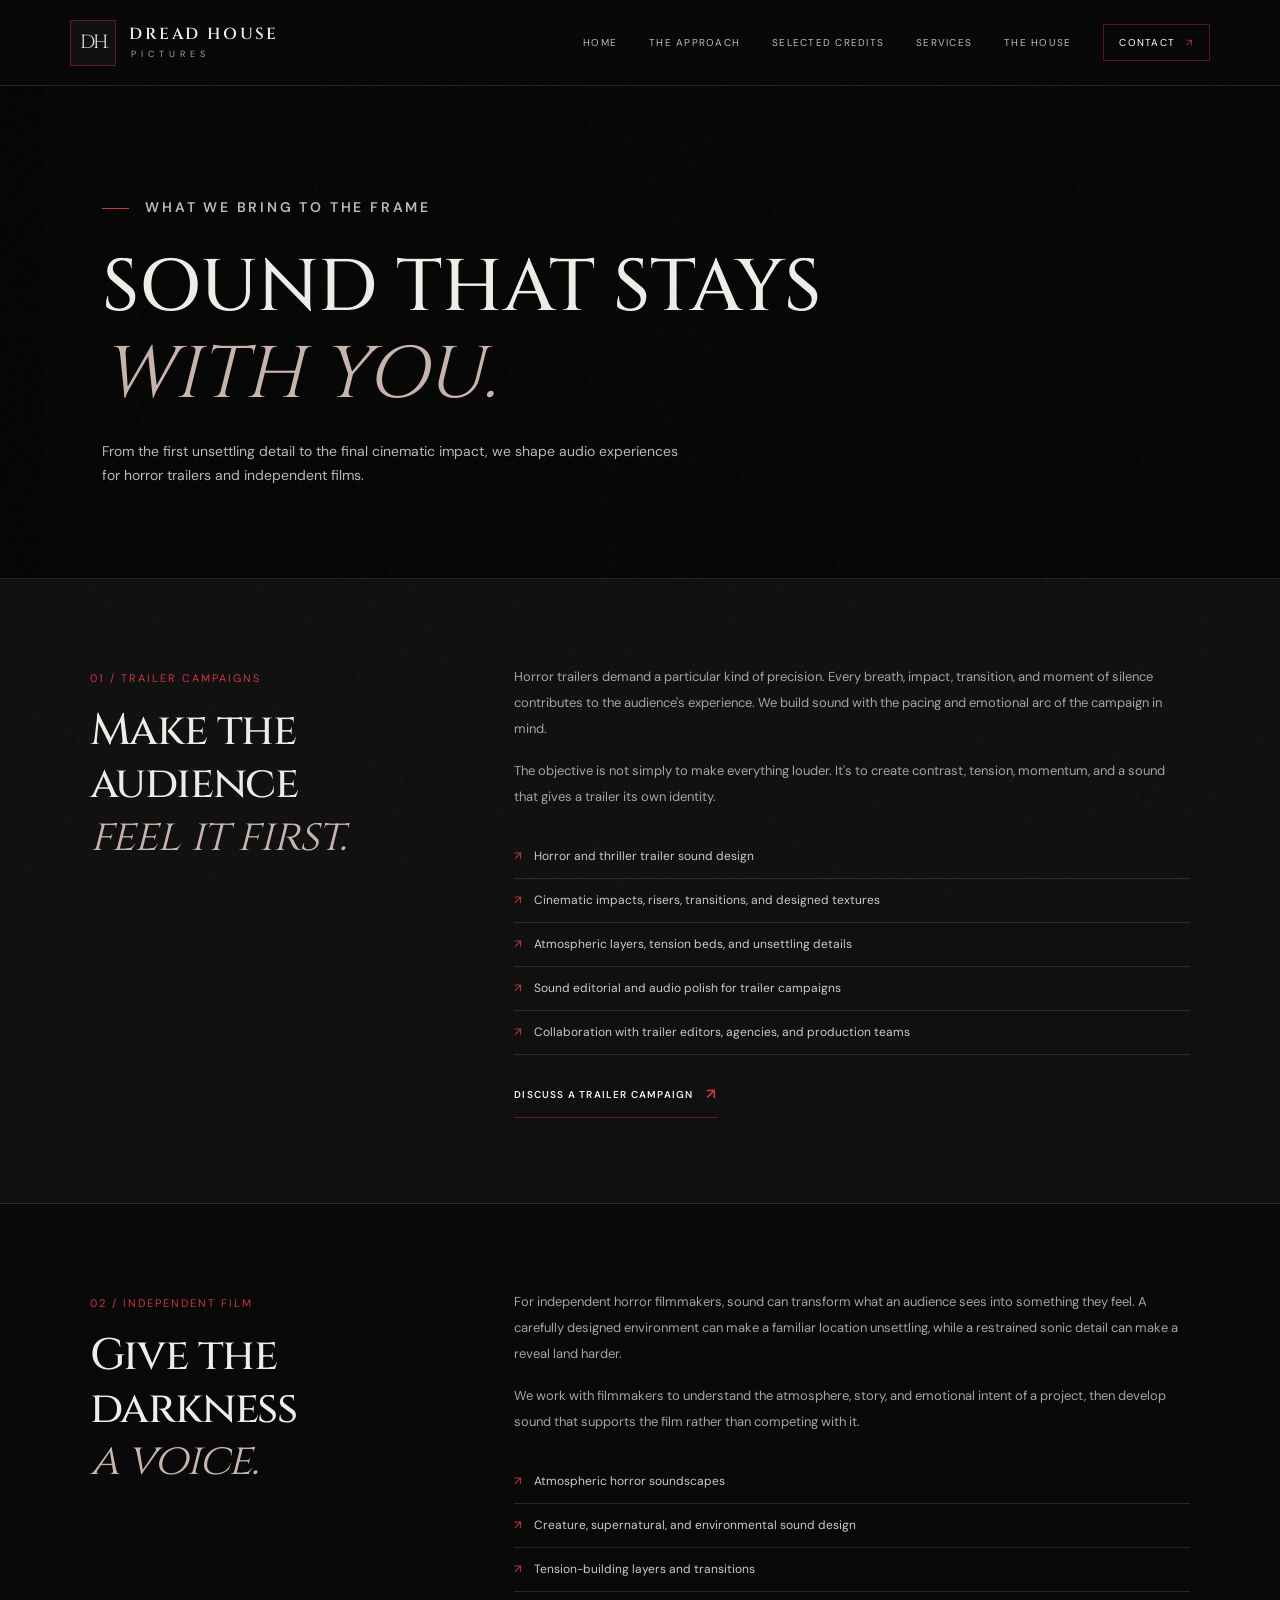
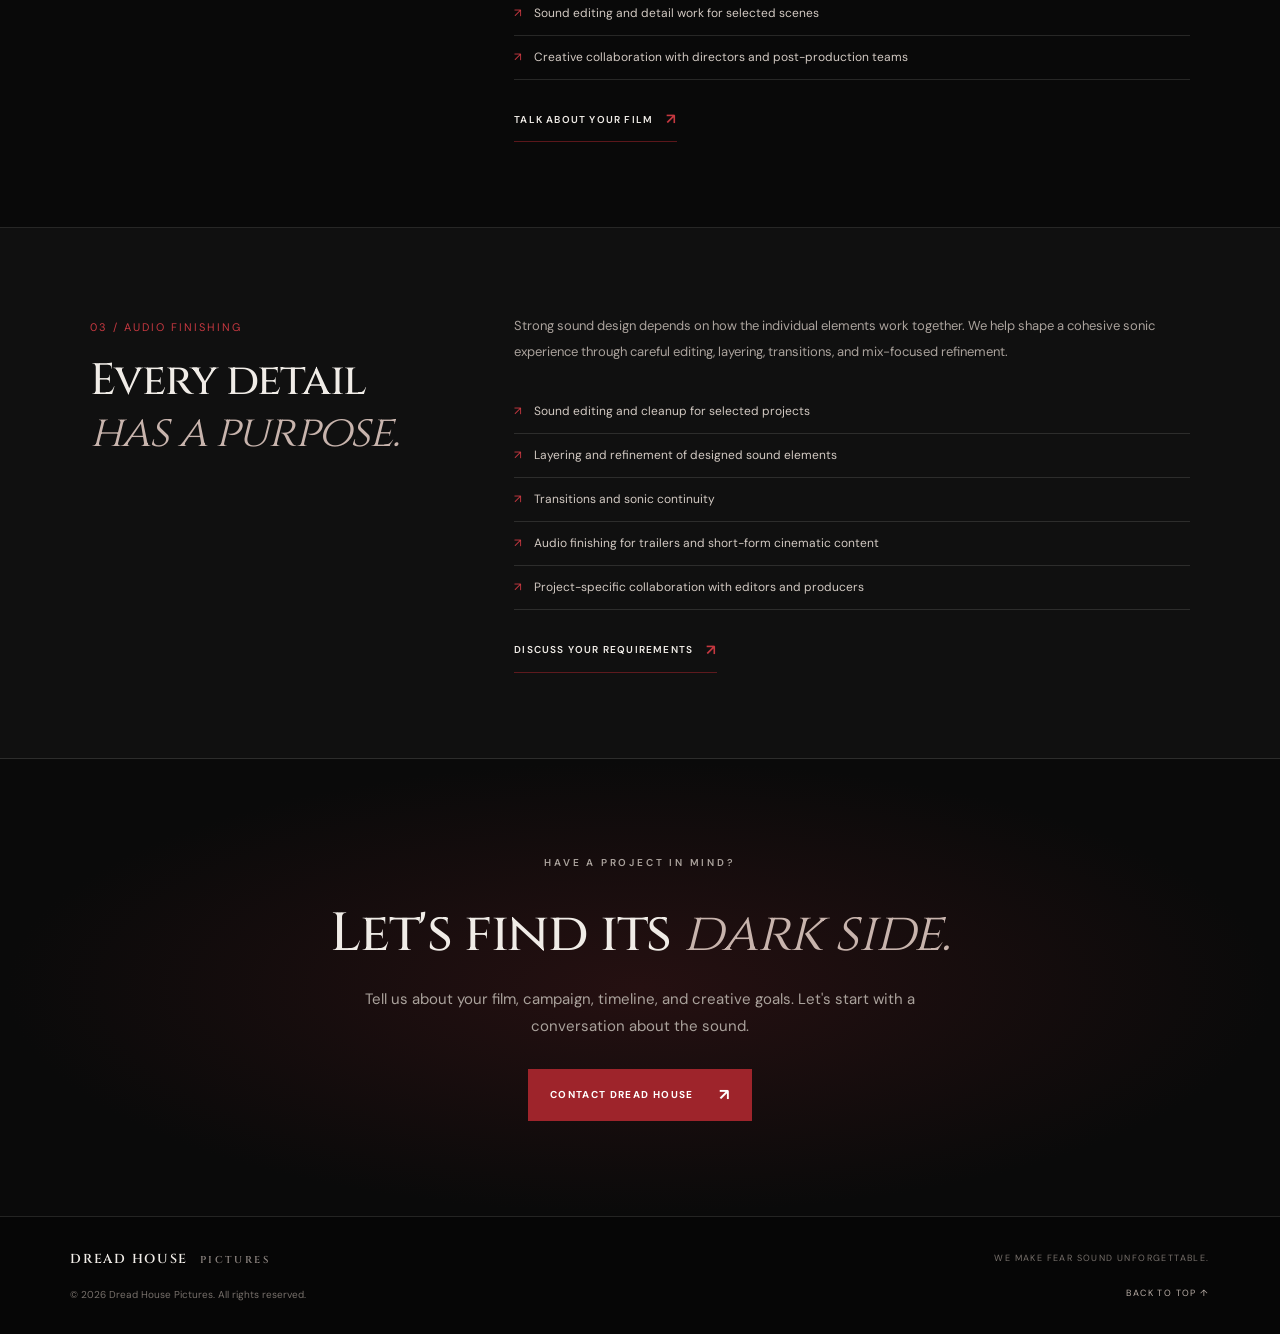
==== services.html @ c474a791 "Create services.html" ====
<!DOCTYPE html>
<html lang="en">
<head>
  <meta charset="UTF-8">
  <meta name="viewport" content="width=device-width, initial-scale=1.0">
  <meta name="theme-color" content="#090909">
  <meta name="description" content="Explore horror trailer sound design, independent horror film sound, and cinematic audio services from Dread House Pictures.">
  <title>Services | Dread House Pictures</title>
  <link rel="preconnect" href="https://fonts.googleapis.com">
  <link rel="preconnect" href="https://fonts.gstatic.com" crossorigin>
  <link href="https://fonts.googleapis.com/css2?family=Cinzel:wght@400;500;600;700;800&family=DM+Sans:wght@400;500;600;700&display=swap" rel="stylesheet">
  <link rel="stylesheet" href="styles.css">
</head>
<body>

  <div class="film-grain" aria-hidden="true"></div>

  <header class="site-header">
    <a class="brand" href="index.html#home" aria-label="Dread House Pictures home">
      <div class="logo-placeholder">
        <img src="assets/dread-house-logo.png"
             alt="Dread House Pictures"
             onerror="this.style.display='none'; this.parentElement.classList.add('logo-fallback');">
        <span class="logo-fallback-text">DH<span class="logo-dot">.</span></span>
      </div>
      <div class="brand-copy">
        <span class="brand-name">DREAD HOUSE</span>
        <span class="brand-subtitle">PICTURES</span>
      </div>
    </a>

    <button class="menu-toggle" aria-label="Toggle navigation"
            aria-expanded="false" aria-controls="main-nav">
      <span></span><span></span>
    </button>

    <nav class="main-nav" id="main-nav">
      <a href="index.html#home">Home</a>
      <a href="index.html#approach">The Approach</a>
      <a href="index.html#work">Selected Credits</a>
      <a href="services.html" aria-current="page">Services</a>
      <a href="index.html#about">The House</a>
      <a class="nav-contact" href="index.html#contact">Contact <span>↗</span></a>
    </nav>
  </header>

  <main>
    <section class="page-hero">
      <p class="eyebrow"><span class="eyebrow-line"></span> WHAT WE BRING TO THE FRAME</p>
      <h1>SOUND THAT STAYS<br><em>WITH YOU.</em></h1>
      <p>
        From the first unsettling detail to the final cinematic impact,
        we shape audio experiences for horror trailers and independent films.
      </p>
    </section>

    <section class="service-detail" id="trailers">
      <div>
        <span class="service-number">01 / TRAILER CAMPAIGNS</span>
        <h2>Make the audience<br><em>feel it first.</em></h2>
      </div>
      <div>
        <p>
          Horror trailers demand a particular kind of precision. Every breath,
          impact, transition, and moment of silence contributes to the audience's
          experience. We build sound with the pacing and emotional arc of the
          campaign in mind.
        </p>
        <p>
          The objective is not simply to make everything louder. It's to create
          contrast, tension, momentum, and a sound that gives a trailer its own identity.
        </p>
        <ul>
          <li>Horror and thriller trailer sound design</li>
          <li>Cinematic impacts, risers, transitions, and designed textures</li>
          <li>Atmospheric layers, tension beds, and unsettling details</li>
          <li>Sound editorial and audio polish for trailer campaigns</li>
          <li>Collaboration with trailer editors, agencies, and production teams</li>
        </ul>
        <a class="underlined-link" href="index.html#contact">Discuss a trailer campaign <span>↗</span></a>
      </div>
    </section>

    <section class="service-detail" id="film-sound">
      <div>
        <span class="service-number">02 / INDEPENDENT FILM</span>
        <h2>Give the darkness<br><em>a voice.</em></h2>
      </div>
      <div>
        <p>
          For independent horror filmmakers, sound can transform what an audience
          sees into something they feel. A carefully designed environment can make
          a familiar location unsettling, while a restrained sonic detail can make
          a reveal land harder.
        </p>
        <p>
          We work with filmmakers to understand the atmosphere, story, and emotional
          intent of a project, then develop sound that supports the film rather than
          competing with it.
        </p>
        <ul>
          <li>Atmospheric horror soundscapes</li>
          <li>Creature, supernatural, and environmental sound design</li>
          <li>Tension-building layers and transitions</li>
          <li>Sound editing and detail work for selected scenes</li>
          <li>Creative collaboration with directors and post-production teams</li>
        </ul>
        <a class="underlined-link" href="index.html#contact">Talk about your film <span>↗</span></a>
      </div>
    </section>

    <section class="service-detail" id="audio-finishing">
      <div>
        <span class="service-number">03 / AUDIO FINISHING</span>
        <h2>Every detail<br><em>has a purpose.</em></h2>
      </div>
      <div>
        <p>
          Strong sound design depends on how the individual elements work together.
          We help shape a cohesive sonic experience through careful editing, layering,
          transitions, and mix-focused refinement.
        </p>
        <ul>
          <li>Sound editing and cleanup for selected projects</li>
          <li>Layering and refinement of designed sound elements</li>
          <li>Transitions and sonic continuity</li>
          <li>Audio finishing for trailers and short-form cinematic content</li>
          <li>Project-specific collaboration with editors and producers</li>
        </ul>
        <a class="underlined-link" href="index.html#contact">Discuss your requirements <span>↗</span></a>
      </div>
    </section>

    <section class="service-cta">
      <p class="eyebrow">HAVE A PROJECT IN MIND?</p>
      <h2>Let's find its <em>dark side.</em></h2>
      <p>
        Tell us about your film, campaign, timeline, and creative goals.
        Let's start with a conversation about the sound.
      </p>
      <a class="button button-primary" href="index.html#contact">Contact Dread House <span>↗</span></a>
    </section>
  </main>

  <footer class="site-footer">
    <a class="footer-brand" href="index.html#home">DREAD HOUSE <span>PICTURES</span></a>
    <span class="footer-tagline">WE MAKE FEAR SOUND UNFORGETTABLE.</span>
    <span class="copyright">© 2026 Dread House Pictures. All rights reserved.</span>
    <a class="back-top" href="#top" onclick="window.scrollTo({top:0,behavior:'smooth'}); return false;">BACK TO TOP ↑</a>
  </footer>

  <script>
    const menuToggle = document.querySelector('.menu-toggle');
    const mainNav = document.querySelector('.main-nav');

    menuToggle.addEventListener('click', () => {
      const isOpen = menuToggle.getAttribute('aria-expanded') === 'true';
      menuToggle.setAttribute('aria-expanded', String(!isOpen));
      mainNav.classList.toggle('nav-open', !isOpen);
    });

    mainNav.querySelectorAll('a').forEach(link => {
      link.addEventListener('click', () => {
        menuToggle.setAttribute('aria-expanded', 'false');
        mainNav.classList.remove('nav-open');
      });
    });
  </script>
</body>
</html>
---- styles.css ----
/* =========================================================
   DREAD HOUSE PICTURES
   Visual system: prestige horror / cinematic / restrained
   ========================================================= */

:root {
  --black: #090909;
  --black-soft: #101010;
  --panel: #141313;
  --panel-light: #1b1919;
  --white: #f0ece7;
  --muted: #aaa29c;
  --muted-dark: #77706b;
  --red: #9e242b;
  --red-bright: #c63840;
  --border: rgba(240, 236, 231, 0.13);
  --border-red: rgba(158, 36, 43, 0.55);
  --serif: "Cinzel", Georgia, serif;
  --sans: "DM Sans", Arial, sans-serif;
  --page-width: 1280px;
}

* {
  box-sizing: border-box;
  margin: 0;
  padding: 0;
}

html {
  scroll-behavior: smooth;
  scroll-padding-top: 100px;
}

body {
  background: var(--black);
  color: var(--white);
  font-family: var(--sans);
  font-size: 15px;
  line-height: 1.75;
  overflow-x: hidden;
}

body::selection {
  background: var(--red);
  color: white;
}

a {
  color: inherit;
  text-decoration: none;
}

button,
input,
select,
textarea {
  font: inherit;
}

button,
a {
  -webkit-tap-highlight-color: transparent;
}

img {
  display: block;
  max-width: 100%;
}

em {
  color: #c8b4ad;
  font-family: var(--serif);
  font-weight: 400;
  font-style: italic;
}

.film-grain {
  position: fixed;
  inset: 0;
  z-index: 20;
  pointer-events: none;
  opacity: 0.035;
  background-image: url("data:image/svg+xml,%3Csvg viewBox='0 0 180 180' xmlns='http://www.w3.org/2000/svg'%3E%3Cfilter id='n'%3E%3CfeTurbulence type='fractalNoise' baseFrequency='.95' numOctaves='3' stitchTiles='stitch'/%3E%3C/filter%3E%3Crect width='100%25' height='100%25' filter='url(%23n)' opacity='.7'/%3E%3C/svg%3E");
}

/* HEADER */

.site-header {
  height: 86px;
  width: 100%;
  padding: 0 5.5%;
  display: flex;
  align-items: center;
  justify-content: space-between;
  gap: 35px;
  background: rgba(9, 9, 9, 0.97);
  border-bottom: 1px solid var(--border);
  position: sticky;
  top: 0;
  z-index: 50;
}

.brand {
  display: flex;
  align-items: center;
  gap: 13px;
  flex-shrink: 0;
}

.logo-placeholder {
  width: 46px;
  height: 46px;
  border: 1px solid var(--border-red);
  display: flex;
  align-items: center;
  justify-content: center;
  overflow: hidden;
  background: #111;
}

.logo-placeholder img {
  width: 100%;
  height: 100%;
  object-fit: contain;
}

.logo-fallback-text {
  display: none;
  font-family: var(--serif);
  font-size: 19px;
  color: var(--white);
  letter-spacing: -2px;
}

.logo-fallback .logo-fallback-text {
  display: block;
}

.logo-dot {
  color: var(--red-bright);
}

.brand-copy {
  display: flex;
  flex-direction: column;
  line-height: 1.3;
}

.brand-name {
  font-family: var(--serif);
  font-size: 16px;
  letter-spacing: 2.4px;
  font-weight: 600;
}

.brand-subtitle {
  color: var(--muted);
  font-size: 9px;
  letter-spacing: 5px;
  padding-left: 2px;
  margin-top: 4px;
}

.main-nav {
  display: flex;
  align-items: center;
  gap: clamp(17px, 2.5vw, 35px);
}

.main-nav a {
  color: #c1bbb5;
  font-size: 10px;
  letter-spacing: 1.25px;
  text-transform: uppercase;
  white-space: nowrap;
  transition: color 0.25s ease;
}

.main-nav a:hover,
.main-nav a:focus-visible {
  color: white;
}

.main-nav .nav-contact {
  color: white;
  border: 1px solid var(--border-red);
  padding: 9px 15px;
}

.nav-contact span {
  color: var(--red-bright);
  margin-left: 7px;
}

.menu-toggle {
  display: none;
  background: transparent;
  border: 0;
  width: 42px;
  height: 42px;
  cursor: pointer;
  flex-direction: column;
  align-items: center;
  justify-content: center;
  gap: 7px;
}

.menu-toggle span {
  display: block;
  width: 24px;
  height: 1px;
  background: var(--white);
}

/* SHARED ELEMENTS */

.section-pad {
  padding: 120px max(7%, calc((100% - var(--page-width)) / 2));
}

.section-kicker {
  color: var(--muted);
  font-size: 10px;
  font-weight: 600;
  letter-spacing: 2px;
  text-transform: uppercase;
}

.section-kicker span {
  color: var(--red-bright);
  margin-right: 8px;
}

.eyebrow {
  color: #d5c9c2;
  font-size: 10px;
  font-weight: 600;
  letter-spacing: 2.8px;
  text-transform: uppercase;
}

.eyebrow-line {
  display: inline-block;
  width: 27px;
  height: 1px;
  background: var(--red-bright);
  vertical-align: middle;
  margin-right: 10px;
}

h1,
h2,
h3 {
  line-height: 1.2;
  font-weight: 500;
}

h2 {
  font-family: var(--serif);
  font-size: clamp(34px, 4.2vw, 57px);
  letter-spacing: -1.2px;
}

.button {
  display: inline-flex;
  align-items: center;
  justify-content: center;
  gap: 25px;
  min-height: 52px;
  padding: 13px 21px;
  font-size: 10px;
  font-weight: 700;
  letter-spacing: 1.35px;
  text-transform: uppercase;
  cursor: pointer;
  border: 1px solid transparent;
  transition: background 0.25s, border-color 0.25s, transform 0.25s;
}

.button span {
  font-size: 16px;
  line-height: 1;
}

.button:hover {
  transform: translateY(-2px);
}

.button-primary {
  color: white;
  background: var(--red);
  border-color: var(--red);
}

.button-primary:hover {
  background: var(--red-bright);
  border-color: var(--red-bright);
}

.button-outline {
  color: white;
  background: transparent;
  border-color: rgba(240, 236, 231, 0.35);
}

.button-outline:hover {
  border-color: var(--red-bright);
  background: rgba(158, 36, 43, 0.12);
}

.text-link,
.underlined-link,
.card-link {
  display: inline-flex;
  align-items: center;
  gap: 13px;
  color: var(--white);
  font-size: 10px;
  font-weight: 600;
  letter-spacing: 1.2px;
  text-transform: uppercase;
}

.text-link span,
.underlined-link span,
.card-link span {
  color: var(--red-bright);
  font-size: 15px;
  transition: transform 0.25s;
}

.text-link:hover span,
.underlined-link:hover span,
.card-link:hover span {
  transform: translate(3px, -3px);
}

.underlined-link {
  border-bottom: 1px solid var(--border-red);
  padding-bottom: 9px;
}

/* HERO */

.hero {
  position: relative;
  min-height: min(790px, calc(100svh - 86px));
  min-height: clamp(630px, 79vh, 850px);
  display: flex;
  align-items: center;
  overflow: hidden;
  isolation: isolate;
  border-bottom: 1px solid var(--border);
}

.hero-image {
  position: absolute;
  inset: 0;
  z-index: -3;
  background-image: url("https://images.unsplash.com/photo-1518780664697-55e3ad937233?auto=format&fit=crop&w=2400&q=85");
  background-size: cover;
  background-position: center 52%;
  transform: scale(1.025);
  animation: slowReveal 2s ease-out both;
}

.hero-vignette {
  position: absolute;
  inset: 0;
  z-index: -2;
  background:
    linear-gradient(90deg, rgba(5, 5, 5, 0.97) 0%, rgba(5, 5, 5, 0.83) 36%, rgba(5, 5, 5, 0.25) 76%, rgba(5, 5, 5, 0.48) 100%),
    linear-gradient(0deg, rgba(9, 9, 9, 0.98) 0%, transparent 30%, rgba(9, 9, 9, 0.2) 80%, rgba(9, 9, 9, 0.6) 100%);
}

.hero-content {
  width: min(850px, 100%);
  padding: 70px 8% 100px;
  animation: fadeUp 1s 0.15s both;
}

.hero h1 {
  font-family: var(--serif);
  font-size: clamp(39px, 6.3vw, 82px);
  font-weight: 500;
  letter-spacing: -2.8px;
  line-height: 1.12;
  margin: 28px 0 24px;
}

.hero h1 em {
  color: #c8aaa4;
  font-size: 0.78em;
  letter-spacing: -1px;
}

.hero-description {
  max-width: 480px;
  color: #c3bbb4;
  font-size: 14px;
  line-height: 1.9;
}

.hero-actions {
  display: flex;
  align-items: center;
  flex-wrap: wrap;
  gap: 30px;
  margin-top: 37px;
}

.hero-bottom {
  position: absolute;
  left: 5.5%;
  right: 5.5%;
  bottom: 23px;
  display: flex;
  align-items: center;
  justify-content: space-between;
  color: #aaa09a;
  font-size: 9px;
  letter-spacing: 1.8px;
}

.scroll-indicator span {
  color: var(--red-bright);
  font-size: 15px;
  margin-left: 9px;
}

/* INTRO STATEMENT */

.statement {
  position: relative;
  display: grid;
  grid-template-columns: 0.8fr 1.8fr;
  gap: 60px;
  overflow: hidden;
  border-bottom: 1px solid var(--border);
}

.statement-content {
  position: relative;
  z-index: 1;
}

.overline {
  color: var(--red-bright);
  font-size: 10px;
  font-weight: 600;
  letter-spacing: 2.5px;
  margin-bottom: 21px;
}

.statement h2 {
  font-size: clamp(36px, 4.5vw, 61px);
}

.statement-copy {
  max-width: 620px;
  color: var(--muted);
  margin: 27px 0 27px;
  line-height: 2;
}

.statement-mark {
  position: absolute;
  right: 4%;
  bottom: -130px;
  color: rgba(240, 236, 231, 0.025);
  font-family: var(--serif);
  font-size: clamp(200px, 31vw, 420px);
  line-height: 1;
  pointer-events: none;
}

/* CAPABILITIES */

.capabilities {
  background: linear-gradient(180deg, #101010, #0b0b0b);
}

.section-heading {
  display: flex;
  justify-content: space-between;
  align-items: end;
  gap: 30px;
  margin-bottom: 49px;
}

.section-heading h2 {
  margin-top: 15px;
}

.heading-link {
  flex-shrink: 0;
  margin-bottom: 8px;
}

.capability-grid {
  display: grid;
  grid-template-columns: repeat(3, minmax(0, 1fr));
  border: 1px solid var(--border);
}

.capability-card {
  position: relative;
  min-height: 345px;
  padding: 33px 29px;
  background: rgba(255, 255, 255, 0.012);
  transition: background 0.3s ease;
}

.capability-card + .capability-card {
  border-left: 1px solid var(--border);
}

.capability-card:hover {
  background: rgba(158, 36, 43, 0.07);
}

.card-number {
  color: var(--red-bright);
  font-size: 10px;
  letter-spacing: 1.5px;
}

.capability-icon {
  margin: 28px 0 22px;
  color: #c6b0a8;
  font-family: Georgia, serif;
  font-size: 37px;
  line-height: 1;
}

.capability-card h3 {
  font-family: var(--serif);
  font-size: 19px;
  letter-spacing: -0.3px;
  margin-bottom: 16px;
}

.capability-card p {
  color: var(--muted);
  font-size: 12px;
  line-height: 1.95;
  margin-bottom: 27px;
}

.card-link {
  font-size: 9px;
}

/* CINEMATIC IMAGE BREAK */

.image-break {
  position: relative;
  min-height: 430px;
  display: flex;
  align-items: center;
  justify-content: center;
  overflow: hidden;
  isolation: isolate;
  border-top: 1px solid var(--border);
  border-bottom: 1px solid var(--border);
}

.image-break::before {
  content: "";
  position: absolute;
  inset: 0;
  z-index: -2;
  background-image: url("https://images.unsplash.com/photo-1511497584788-876760111969?auto=format&fit=crop&w=2200&q=85");
  background-position: center 54%;
  background-size: cover;
  filter: grayscale(75%);
  transform: scale(1.02);
}

.image-break-overlay {
  position: absolute;
  inset: 0;
  z-index: -1;
  background:
    linear-gradient(90deg, rgba(8, 8, 8, 0.82), rgba(8, 8, 8, 0.44), rgba(8, 8, 8, 0.82)),
    linear-gradient(0deg, rgba(8, 8, 8, 0.65), transparent, rgba(8, 8, 8, 0.45));
}

.image-break-content {
  text-align: center;
  padding: 70px 24px;
}

.image-break-content .eyebrow {
  color: #e2d4ce;
}

.image-break-content p {
  margin-top: 25px;
  font-family: var(--serif);
  font-size: clamp(27px, 4vw, 47px);
  line-height: 1.55;
}

.image-break-caption {
  position: absolute;
  bottom: 19px;
  left: 5.5%;
  color: #d2c9c2;
  font-size: 9px;
  letter-spacing: 1.8px;
}

/* CREDITS / WORK */

.work {
  background: #0d0d0d;
}

.work-layout {
  display: grid;
  grid-template-columns: 0.8fr 1.2fr;
  gap: 9%;
  margin-top: 28px;
}

.work-intro h2 {
  margin: 21px 0 24px;
}

.work-intro p {
  color: var(--muted);
  font-size: 13px;
  line-height: 2;
  margin-bottom: 16px;
}

.work-intro .underlined-link {
  margin-top: 20px;
}

.credits-panel {
  border-top: 1px solid var(--border-red);
}

.credits-heading {
  display: flex;
  justify-content: space-between;
  align-items: center;
  color: var(--muted);
  font-size: 9px;
  letter-spacing: 1.7px;
  padding: 19px 0;
  border-bottom: 1px solid var(--border);
}

.credits-symbol {
  color: var(--red-bright);
  font-size: 20px;
}

.credit-row {
  display: flex;
  justify-content: space-between;
  align-items: center;
  gap: 20px;
  padding: 23px 0;
  border-bottom: 1px solid var(--border);
  transition: padding 0.25s ease;
}

.credit-row:hover {
  padding-left: 8px;
}

.credit-type {
  color: var(--red-bright);
  font-size: 9px;
  letter-spacing: 1.8px;
}

.credit-row h3 {
  font-family: var(--serif);
  font-size: 18px;
  margin-top: 5px;
}

.credit-note {
  color: var(--muted);
  font-size: 11px;
}

.credit-arrow {
  color: var(--muted-dark);
  font-size: 17px;
}

.credits-disclaimer {
  color: var(--muted-dark);
  font-size: 10px;
  line-height: 1.8;
  margin-top: 19px;
}

/* ABOUT */

.about {
  display: grid;
  grid-template-columns: 0.9fr 1.1fr;
  gap: 9%;
  align-items: center;
  background: #111010;
  border-top: 1px solid var(--border);
  border-bottom: 1px solid var(--border);
}

.about-image {
  position: relative;
  min-height: 540px;
  overflow: hidden;
  background:
    linear-gradient(0deg, rgba(7, 7, 7, 0.68), rgba(7, 7, 7, 0.08)),
    url("https://images.unsplash.com/photo-1518780664697-55e3ad937233?auto=format&fit=crop&w=1200&q=85")
    center / cover;
  filter: saturate(0.55);
}

.about-image::after {
  content: "";
  position: absolute;
  inset: 15px;
  border: 1px solid rgba(240, 236, 231, 0.22);
  pointer-events: none;
}

.about-image-overlay {
  position: absolute;
  inset: 0;
  background: linear-gradient(145deg, transparent 35%, rgba(75, 10, 14, 0.32));
}

.image-stamp {
  position: absolute;
  left: 32px;
  bottom: 34px;
  z-index: 1;
  color: white;
  font-family: var(--serif);
  font-size: 13px;
  line-height: 1.9;
  letter-spacing: 2px;
}

.about-copy h2 {
  margin: 20px 0 25px;
  font-size: clamp(32px, 3.5vw, 47px);
}

.about-copy p {
  color: var(--muted);
  font-size: 12px;
  line-height: 2.05;
  margin-bottom: 18px;
}

.about-signoff {
  color: #c5aaa1;
  font-family: var(--serif);
  font-size: 12px;
  letter-spacing: 2.4px;
  margin-top: 30px;
}

/* CALL TO ACTION */

.cta-band {
  display: flex;
  align-items: center;
  justify-content: space-between;
  gap: 35px;
  padding: 68px 7%;
  background:
    radial-gradient(ellipse at 10% 50%, rgba(119, 22, 29, 0.24), transparent 55%),
    #151111;
  border-bottom: 1px solid var(--border);
}

.cta-band h2 {
  margin-top: 12px;
  font-size: clamp(31px, 4vw, 47px);
}

.cta-band .eyebrow {
  color: #c4b7b0;
}

/* CONTACT */

.contact {
  background: #0a0a0a;
}

.contact-layout {
  display: grid;
  grid-template-columns: 0.8fr 1.2fr;
  gap: 10%;
  margin-top: 34px;
}

.contact-intro h2 {
  margin: 21px 0 24px;
}

.contact-intro > p {
  color: var(--muted);
  font-size: 13px;
  line-height: 2;
  max-width: 390px;
}

.contact-detail {
  display: flex;
  flex-direction: column;
  gap: 4px;
  margin-top: 27px;
}

.detail-label {
  color: var(--red-bright);
  font-size: 9px;
  font-weight: 600;
  letter-spacing: 1.6px;
}

.contact-detail span:last-child {
  color: #c0b8b2;
  font-size: 12px;
}

.contact-form {
  border-top: 1px solid var(--border-red);
  padding-top: 25px;
}

.form-row {
  display: grid;
  grid-template-columns: 1fr 1fr;
  gap: 20px;
}

.form-field {
  display: flex;
  flex-direction: column;
  gap: 8px;
  margin-bottom: 20px;
}

.form-field label {
  color: #c5bbb4;
  font-size: 9px;
  font-weight: 600;
  letter-spacing: 1.5px;
}

.form-field input,
.form-field select,
.form-field textarea {
  width: 100%;
  border: 1px solid rgba(240, 236, 231, 0.16);
  border-radius: 0;
  background: #111;
  color: var(--white);
  padding: 13px 14px;
  outline: none;
  font-size: 12px;
  transition: border-color 0.2s ease;
}

.form-field input,
.form-field select {
  min-height: 48px;
}

.form-field input::placeholder,
.form-field textarea::placeholder {
  color: #6f6964;
}

.form-field select {
  color: #b7aea7;
}

.form-field select option {
  background: #111;
  color: white;
}

.form-field textarea {
  resize: vertical;
  min-height: 130px;
  line-height: 1.8;
}

.form-field input:focus,
.form-field select:focus,
.form-field textarea:focus {
  border-color: var(--red-bright);
}

.form-submit {
  min-width: 215px;
}

.form-note {
  color: var(--muted-dark);
  font-size: 10px;
  margin-top: 14px;
}

/* FOOTER */

.site-footer {
  display: grid;
  grid-template-columns: 1fr 1fr;
  gap: 15px 30px;
  align-items: center;
  padding: 31px 5.5%;
  background: #060606;
  border-top: 1px solid var(--border);
}

.footer-brand {
  font-family: var(--serif);
  font-size: 13px;
  font-weight: 600;
  letter-spacing: 1.7px;
}

.footer-brand span {
  color: #8d8580;
  font-size: 10px;
  letter-spacing: 2.4px;
  margin-left: 7px;
}

.footer-tagline {
  justify-self: end;
  color: var(--muted-dark);
  font-size: 9px;
  letter-spacing: 1.4px;
}

.copyright {
  color: #77706b;
  font-size: 10px;
}

.back-top {
  justify-self: end;
  color: #b9aea7;
  font-size: 9px;
  letter-spacing: 1.4px;
}

.back-top:hover {
  color: white;
}

/* SERVICES PAGE */

.page-hero {
  position: relative;
  min-height: 420px;
  display: flex;
  flex-direction: column;
  justify-content: center;
  padding: 90px 8%;
  overflow: hidden;
  background:
    linear-gradient(90deg, rgba(5, 5, 5, 0.96), rgba(5, 5, 5, 0.7), rgba(5, 5, 5, 0.88)),
    url("https://images.unsplash.com/photo-1518780664697-55e3ad937233?auto=format&fit=crop&w=2000&q=85")
    center 50% / cover;
  border-bottom: 1px solid var(--border);
}

.page-hero h1 {
  font-family: var(--serif);
  font-size: clamp(42px, 6vw, 73px);
  margin-top: 25px;
}

.page-hero p {
  max-width: 580px;
  color: #c1b7b0;
  margin-top: 19px;
  font-size: 14px;
}

.service-detail {
  display: grid;
  grid-template-columns: 0.65fr 1.35fr;
  gap: 9%;
  padding: 85px 7%;
  border-bottom: 1px solid var(--border);
  scroll-margin-top: 100px;
}

.service-detail:nth-child(even) {
  background: #101010;
}

.service-detail .service-number {
  color: var(--red-bright);
  font-size: 11px;
  letter-spacing: 2px;
}

.service-detail h2 {
  font-size: clamp(29px, 3.5vw, 44px);
  margin-top: 15px;
}

.service-detail p {
  color: var(--muted);
  font-size: 13px;
  line-height: 2;
  margin-bottom: 16px;
}

.service-detail ul {
  list-style: none;
  margin: 25px 0;
}

.service-detail li {
  color: #d2c9c2;
  font-size: 12px;
  padding: 11px 0 11px 20px;
  border-bottom: 1px solid var(--border);
  position: relative;
}

.service-detail li::before {
  content: "↗";
  position: absolute;
  left: 0;
  color: var(--red-bright);
}

.service-cta {
  padding: 95px 7%;
  text-align: center;
  background: radial-gradient(ellipse at center, #251011, #0a0a0a 70%);
}

.service-cta h2 {
  margin-bottom: 20px;
}

.service-cta p {
  color: var(--muted);
  margin: 0 auto 30px;
  max-width: 580px;
}

/* ANIMATION & ACCESSIBILITY */

@keyframes fadeUp {
  from {
    opacity: 0;
    transform: translateY(18px);
  }
  to {
    opacity: 1;
    transform: translateY(0);
  }
}

@keyframes slowReveal {
  from { transform: scale(1.07); }
  to { transform: scale(1.025); }
}

@media (prefers-reduced-motion: reduce) {
  *,
  *::before,
  *::after {
    scroll-behavior: auto !important;
    animation-duration: 0.01ms !important;
    animation-iteration-count: 1 !important;
    transition-duration: 0.01ms !important;
  }
}

/* TABLETS */

@media (max-width: 1000px) {
  .site-header {
    padding: 0 4%;
    gap: 18px;
  }

  .main-nav {
    gap: 15px;
  }

  .main-nav a {
    font-size: 9px;
    letter-spacing: 0.8px;
  }

  .brand-name {
    font-size: 14px;
    letter-spacing: 1.5px;
  }

  .section-pad {
    padding: 90px 6%;
  }

  .capability-card {
    padding: 26px 20px;
  }

  .work-layout,
  .about,
  .contact-layout {
    gap: 6%;
  }
}

/* MOBILE NAVIGATION */

@media (max-width: 760px) {
  .site-header {
    height: 74px;
    padding: 0 5%;
  }

  .logo-placeholder {
    width: 40px;
    height: 40px;
  }

  .brand-name {
    font-size: 13px;
  }

  .brand-subtitle {
    font-size: 8px;
    letter-spacing: 4px;
  }

  .menu-toggle {
    display: flex;
  }

  .main-nav {
    display: none;
    position: absolute;
    top: 73px;
    left: 0;
    right: 0;
    padding: 20px 5% 25px;
    flex-direction: column;
    align-items: stretch;
    gap: 0;
    background: rgba(9, 9, 9, 0.99);
    border-bottom: 1px solid var(--border-red);
  }

  .main-nav.nav-open {
    display: flex;
  }

  .main-nav a {
    padding: 14px 0;
    font-size: 11px;
    border-bottom: 1px solid var(--border);
  }

  .main-nav .nav-contact {
    margin-top: 12px;
    padding: 13px;
    text-align: center;
    border: 1px solid var(--border-red);
  }

  .hero {
    min-height: 690px;
    min-height: min(760px, calc(100svh - 74px));
  }

  .hero-vignette {
    background:
      linear-gradient(90deg, rgba(5, 5, 5, 0.88), rgba(5, 5, 5, 0.45)),
      linear-gradient(0deg, rgba(5, 5, 5, 0.96), transparent 65%, rgba(5, 5, 5, 0.35));
  }

  .hero-content {
    padding: 65px 6% 100px;
  }

  .hero h1 {
    font-size: clamp(38px, 10vw, 60px);
    letter-spacing: -1.6px;
  }

  .hero h1 em {
    font-size: 0.76em;
  }

  .hero-description {
    font-size: 13px;
  }

  .hero-actions {
    align-items: flex-start;
    flex-direction: column;
    gap: 23px;
  }

  .hero-bottom {
    left: 5%;
    right: 5%;
    font-size: 8px;
    letter-spacing: 1px;
  }

  .hero-index {
    display: none;
  }

  .section-pad {
    padding: 76px 6%;
  }

  .statement {
    grid-template-columns: 1fr;
    gap: 25px;
  }

  .statement-mark {
    right: -25px;
    bottom: -40px;
    font-size: 210px;
  }

  .section-heading {
    align-items: flex-start;
    flex-direction: column;
    gap: 20px;
  }

  .capability-grid {
    grid-template-columns: 1fr;
  }

  .capability-card {
    min-height: auto;
    padding: 29px 25px;
  }

  .capability-card + .capability-card {
    border-left: 0;
    border-top: 1px solid var(--border);
  }

  .capability-icon {
    margin-top: 20px;
  }

  .image-break {
    min-height: 360px;
  }

  .image-break-caption {
    font-size: 7px;
    letter-spacing: 1px;
  }

  .work-layout,
  .about,
  .contact-layout,
  .service-detail {
    grid-template-columns: 1fr;
    gap: 40px;
  }

  .about-image {
    min-height: 370px;
  }

  .cta-band {
    align-items: flex-start;
    flex-direction: column;
    padding: 60px 6%;
  }

  .form-row {
    grid-template-columns: 1fr;
    gap: 0;
  }

  .site-footer {
    grid-template-columns: 1fr;
    gap: 15px;
    padding: 28px 6%;
  }

  .footer-tagline,
  .back-top {
    justify-self: start;
  }

  .page-hero {
    min-height: 390px;
    padding: 75px 6%;
  }

  .service-detail {
    padding: 65px 6%;
    gap: 22px;
  }
}

/* SMALL PHONES */

@media (max-width: 400px) {
  .brand {
    gap: 9px;
  }

  .brand-name {
    font-size: 11px;
    letter-spacing: 1.1px;
  }

  .brand-subtitle {
    letter-spacing: 3.3px;
  }

  .hero h1 {
    font-size: 36px;
  }

  .hero-bottom .scroll-indicator {
    font-size: 7px;
  }

  .button {
    gap: 14px;
  }
}
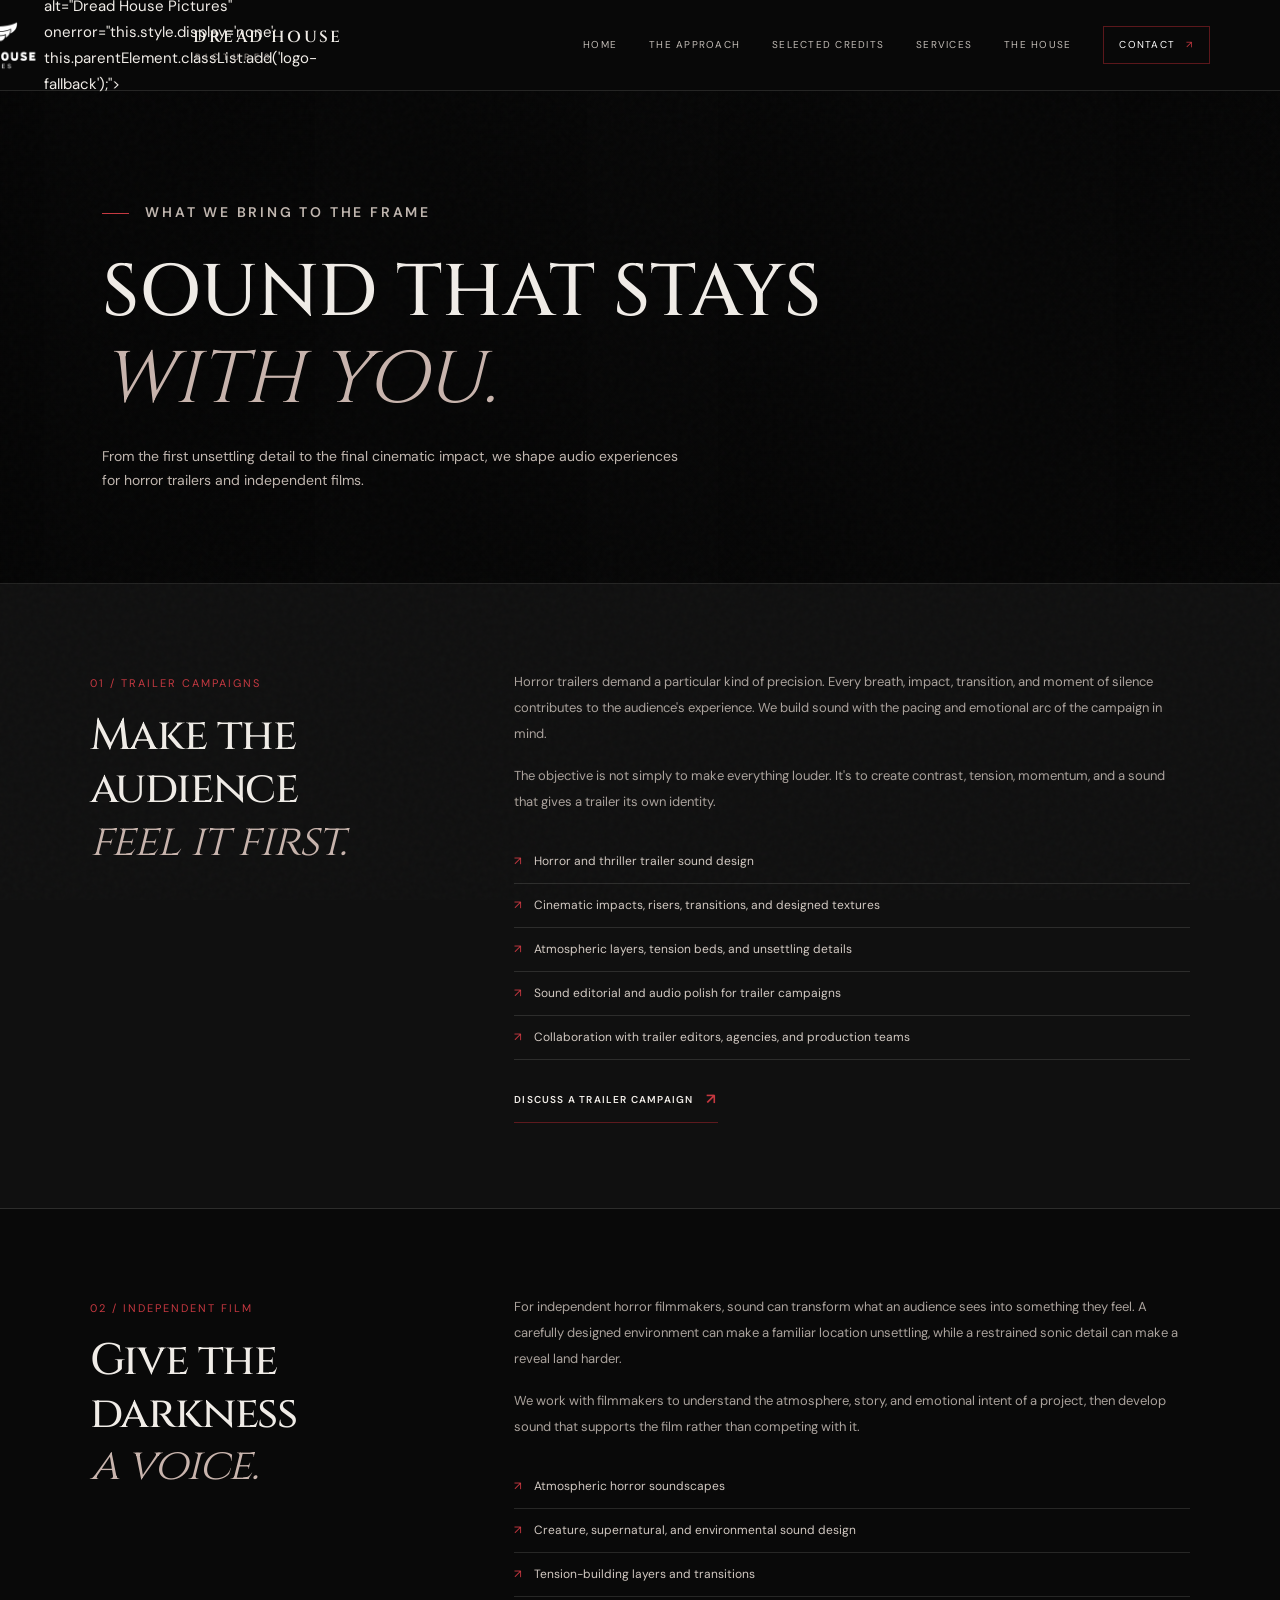
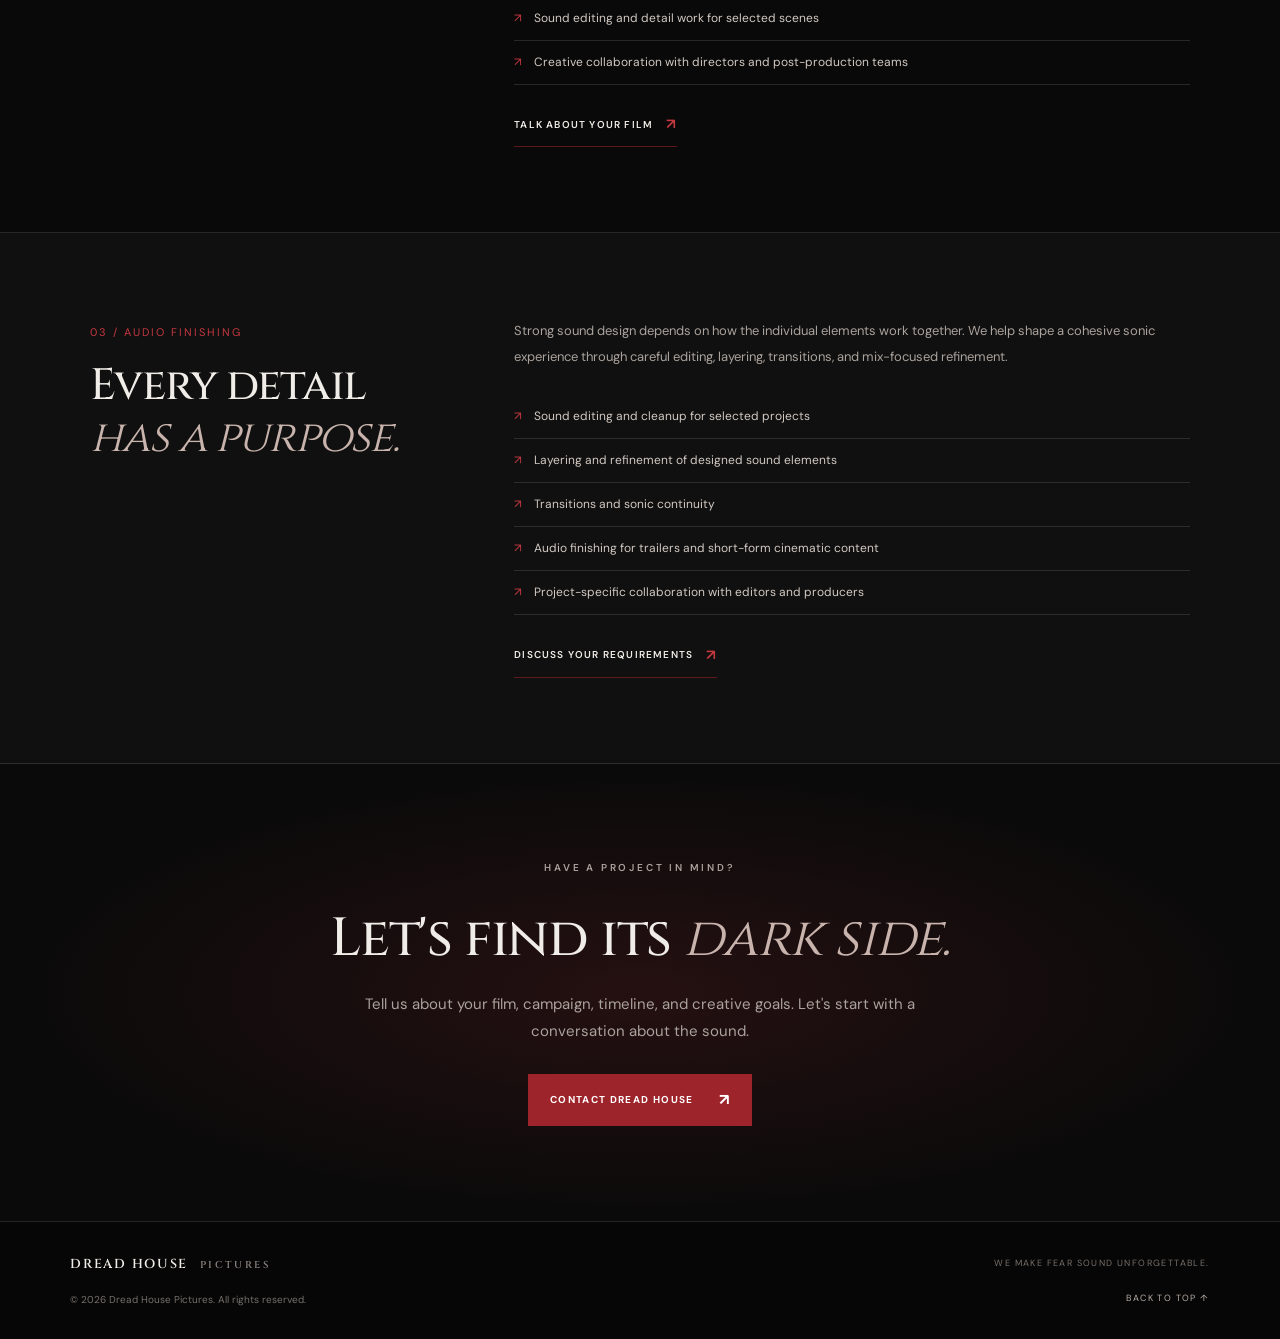
==== commit e92b1198: "Update services.html" ====
--- a/services.html
+++ b/services.html
@@ -19,7 +19,7 @@
   <header class="site-header">
     <a class="brand" href="index.html#home" aria-label="Dread House Pictures home">
       <div class="logo-placeholder">
-        <img src="assets/dread-house-logo.png"
+         <img src="./dreadlogo01.png" alt="Dread House Pictures">
              alt="Dread House Pictures"
              onerror="this.style.display='none'; this.parentElement.classList.add('logo-fallback');">
         <span class="logo-fallback-text">DH<span class="logo-dot">.</span></span>
--- a/styles.css
+++ b/styles.css
@@ -87,7 +87,7 @@
 /* HEADER */
 
 .site-header {
-  height: 86px;
+  min-height: 86px;
   width: 100%;
   padding: 0 5.5%;
   display: flex;
@@ -109,22 +109,27 @@
 }
 
 .logo-placeholder {
-  width: 46px;
-  height: 46px;
-  border: 1px solid var(--border-red);
+  width: 110px;        /* Increased container width from 72px */
+  height: 110px;       /* Increased container height from 72px */
+  flex-shrink: 0;
   display: flex;
   align-items: center;
   justify-content: center;
-  overflow: hidden;
-  background: #111;
+  overflow: visible;   /* Prevents larger logo graphic from being clipped */
+  border: none;
+  background: transparent;
+  margin-top: -10px;   /* Centers the taller image vertically in header */
+  margin-bottom: -10px;
 }
 
 .logo-placeholder img {
+  display: block;
   width: 100%;
   height: 100%;
   object-fit: contain;
-}
-
+  transform: scale(1.35); /* Zooms/scales the image itself up */
+  transform-origin: center;
+}
 .logo-fallback-text {
   display: none;
   font-family: var(--serif);
@@ -357,24 +362,28 @@
 .hero-image {
   position: absolute;
   inset: 0;
-  z-index: -3;
-  background-image: url("https://images.unsplash.com/photo-1518780664697-55e3ad937233?auto=format&fit=crop&w=2400&q=85");
+  background-image: url("./dread-house-hero.png");
   background-size: cover;
-  background-position: center 52%;
-  transform: scale(1.025);
-  animation: slowReveal 2s ease-out both;
-}
-
+  background-position: center 55%;
+  background-repeat: no-repeat;
+}
+/* 1. Darken the overlay, specifically strengthening the top-left sky area */
 .hero-vignette {
   position: absolute;
   inset: 0;
-  z-index: -2;
-  background:
-    linear-gradient(90deg, rgba(5, 5, 5, 0.97) 0%, rgba(5, 5, 5, 0.83) 36%, rgba(5, 5, 5, 0.25) 76%, rgba(5, 5, 5, 0.48) 100%),
-    linear-gradient(0deg, rgba(9, 9, 9, 0.98) 0%, transparent 30%, rgba(9, 9, 9, 0.2) 80%, rgba(9, 9, 9, 0.6) 100%);
-}
-
+  z-index: 1; /* Sits on top of the hero image */
+  pointer-events: none;
+  background: 
+    /* Dark shade across the top and left sky area */
+    linear-gradient(180deg, rgba(5, 5, 5, 0.85) 0%, rgba(5, 5, 5, 0.6) 30%, transparent 70%),
+    /* Horizontal dark shadow covering the whole left half where text sits */
+    linear-gradient(90deg, rgba(5, 5, 5, 0.95) 0%, rgba(5, 5, 5, 0.85) 40%, rgba(5, 5, 5, 0.25) 75%, transparent 100%);
+}
+
+/* 2. Ensure text content sits cleanly ABOVE the vignette */
 .hero-content {
+  position: relative;
+  z-index: 2; /* Brings text in front of the dark vignette */
   width: min(850px, 100%);
   padding: 70px 8% 100px;
   animation: fadeUp 1s 0.15s both;
@@ -721,7 +730,7 @@
   overflow: hidden;
   background:
     linear-gradient(0deg, rgba(7, 7, 7, 0.68), rgba(7, 7, 7, 0.08)),
-    url("https://images.unsplash.com/photo-1518780664697-55e3ad937233?auto=format&fit=crop&w=1200&q=85")
+    url("dreadhouse2.jpg")
     center / cover;
   filter: saturate(0.55);
 }
@@ -1139,8 +1148,8 @@
   }
 
   .logo-placeholder {
-    width: 40px;
-    height: 40px;
+    width: 60px;
+    height: 60px;
   }
 
   .brand-name {
@@ -1353,3 +1362,37 @@
     gap: 14px;
   }
 }
+
+
+/* Make the logo larger on mobile */
+@media (max-width: 768px) {
+  .logo-placeholder {
+    width: 90px;
+    height: 90px;
+  }
+}
+
+/* FORCE CLIENT STRIP HORIZONTAL SQUARES */
+.clients-strip .clients-row {
+  display: flex !important;
+  flex-direction: row !important;
+  align-items: center !important;
+  justify-content: flex-start !important;
+  gap: 20px !important;
+}
+
+.clients-strip .client-square {
+  width: 100px !important;
+  height: 100px !important;
+  min-width: 100px !important;
+  min-height: 100px !important;
+  box-sizing: border-box !important;
+}
+
+.clients-strip .client-square img {
+  max-width: 100% !important;
+  max-height: 100% !important;
+  width: auto !important;
+  height: auto !important;
+  object-fit: contain !important;
+}
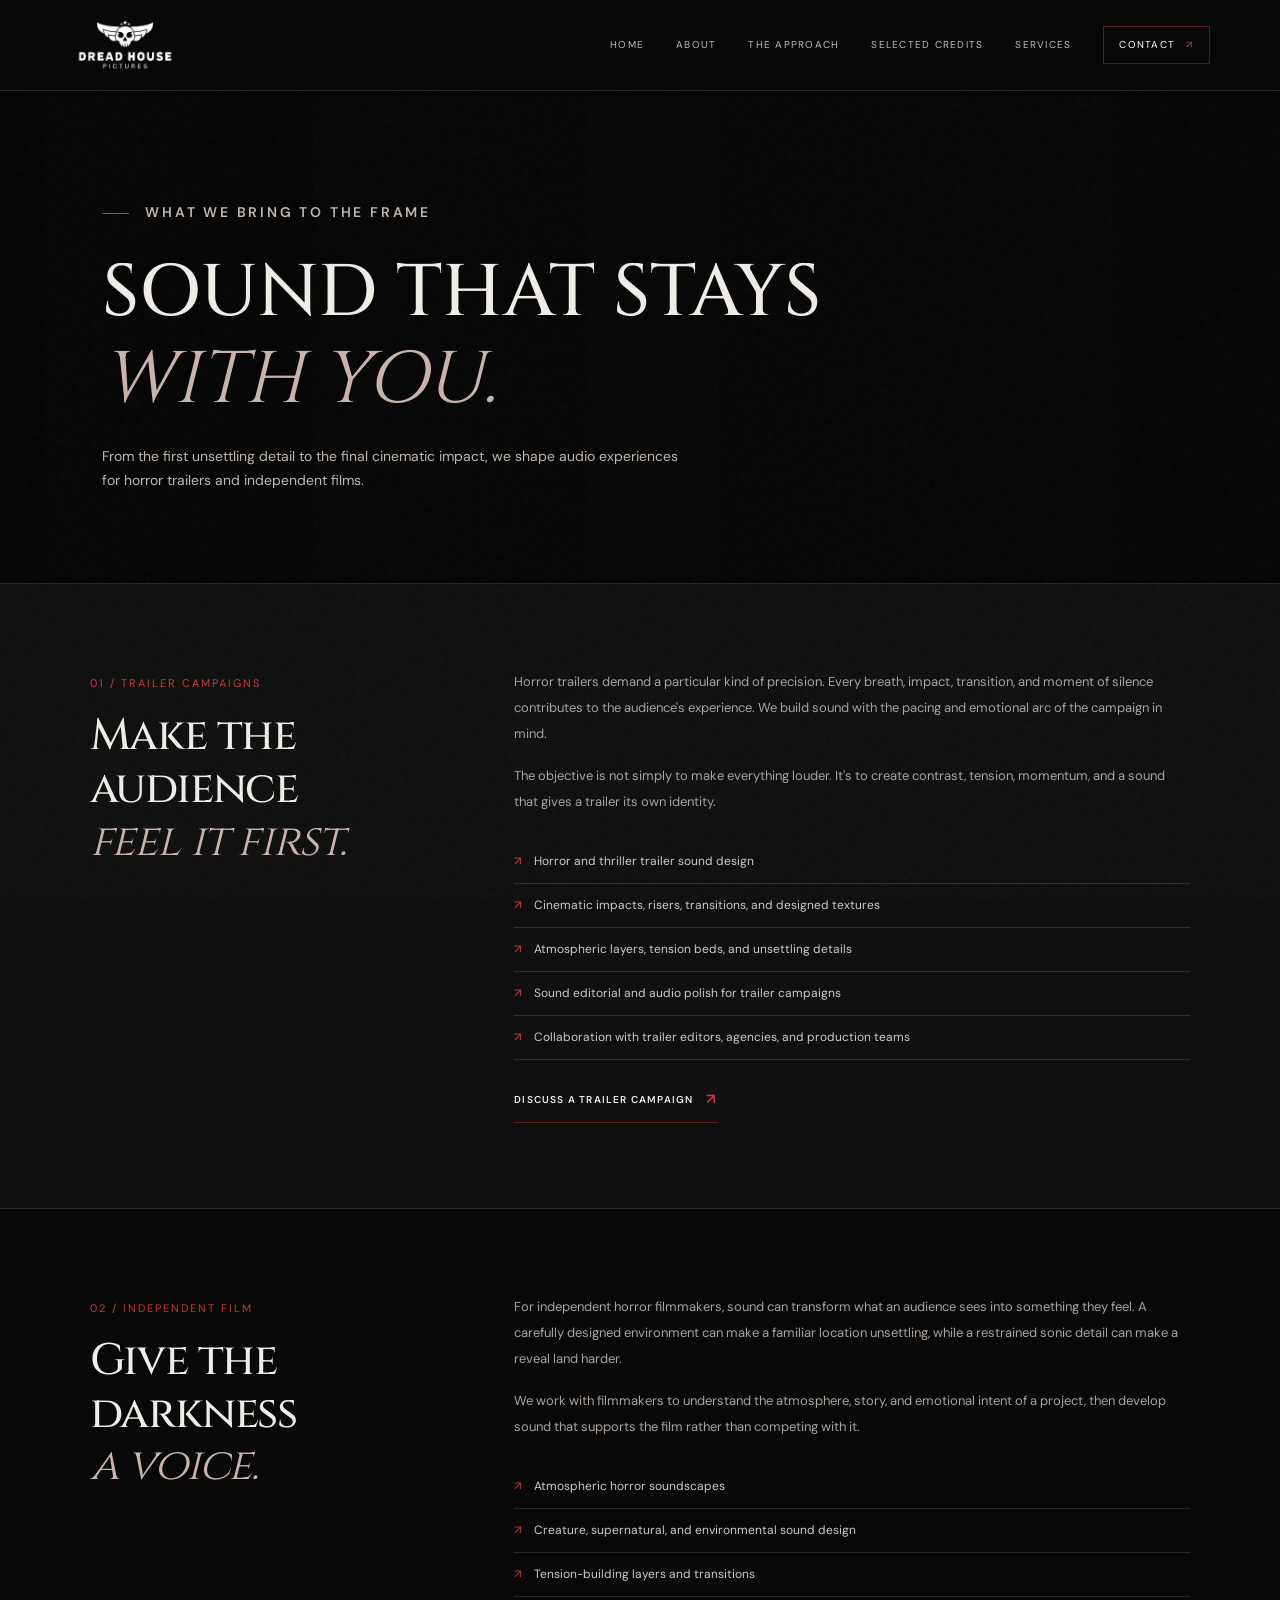
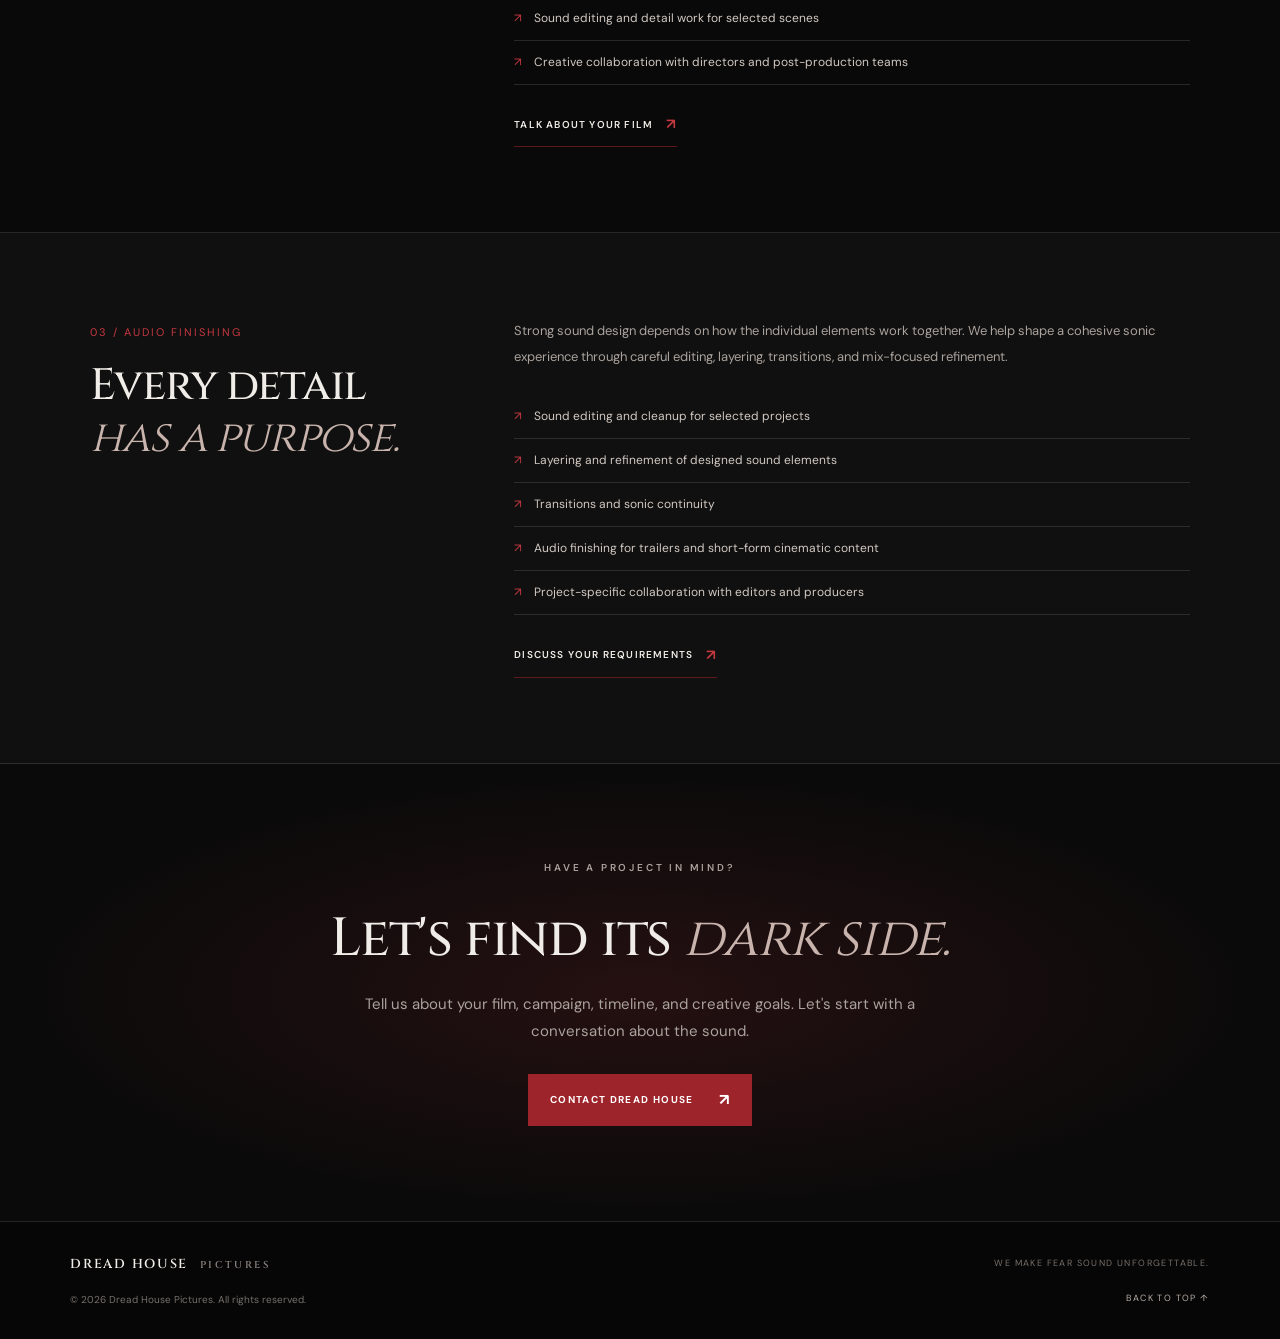
==== commit caa57d9f: "Update services.html" ====
--- a/services.html
+++ b/services.html
@@ -19,14 +19,7 @@
   <header class="site-header">
     <a class="brand" href="index.html#home" aria-label="Dread House Pictures home">
       <div class="logo-placeholder">
-         <img src="./dreadlogo01.png" alt="Dread House Pictures">
-             alt="Dread House Pictures"
-             onerror="this.style.display='none'; this.parentElement.classList.add('logo-fallback');">
-        <span class="logo-fallback-text">DH<span class="logo-dot">.</span></span>
-      </div>
-      <div class="brand-copy">
-        <span class="brand-name">DREAD HOUSE</span>
-        <span class="brand-subtitle">PICTURES</span>
+        <img src="./dreadlogo01.png" alt="Dread House Pictures">
       </div>
     </a>
 
@@ -37,10 +30,10 @@
 
     <nav class="main-nav" id="main-nav">
       <a href="index.html#home">Home</a>
+      <a href="index.html#about">About</a>
       <a href="index.html#approach">The Approach</a>
       <a href="index.html#work">Selected Credits</a>
       <a href="services.html" aria-current="page">Services</a>
-      <a href="index.html#about">The House</a>
       <a class="nav-contact" href="index.html#contact">Contact <span>↗</span></a>
     </nav>
   </header>
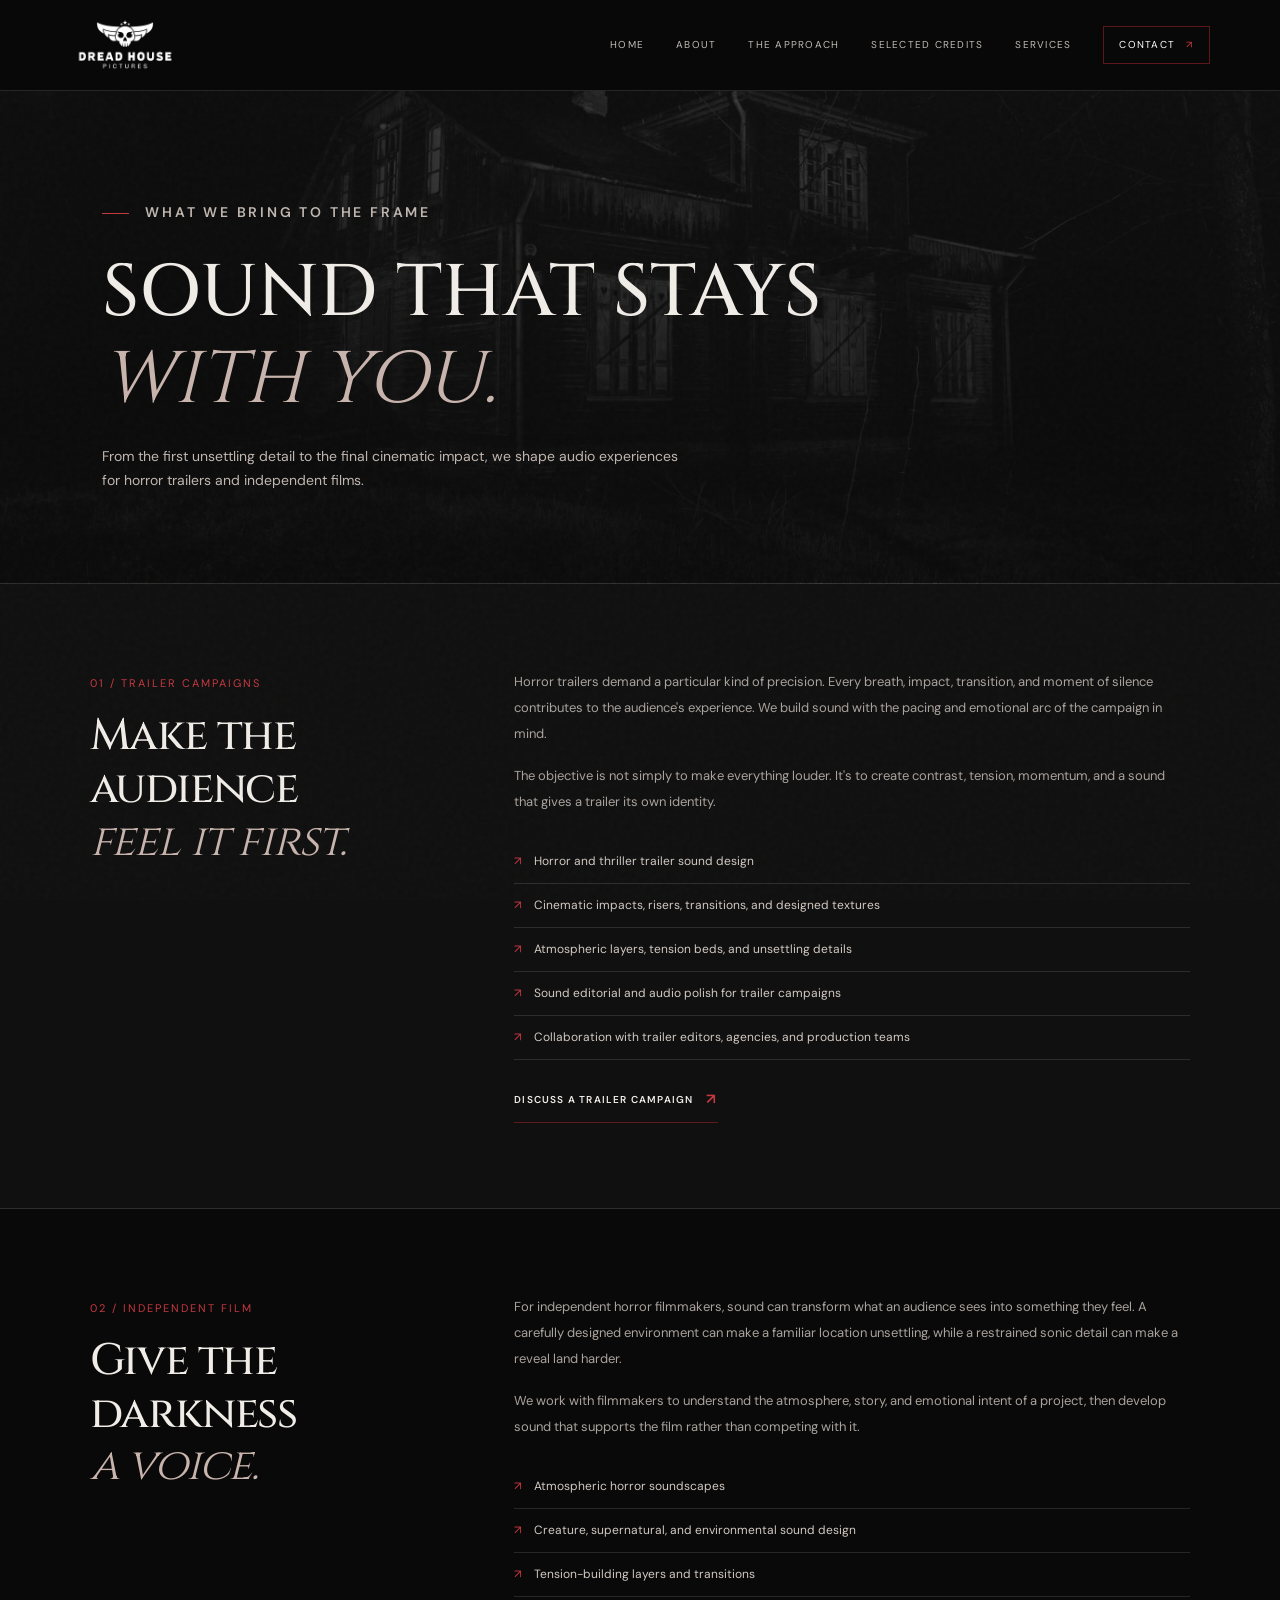
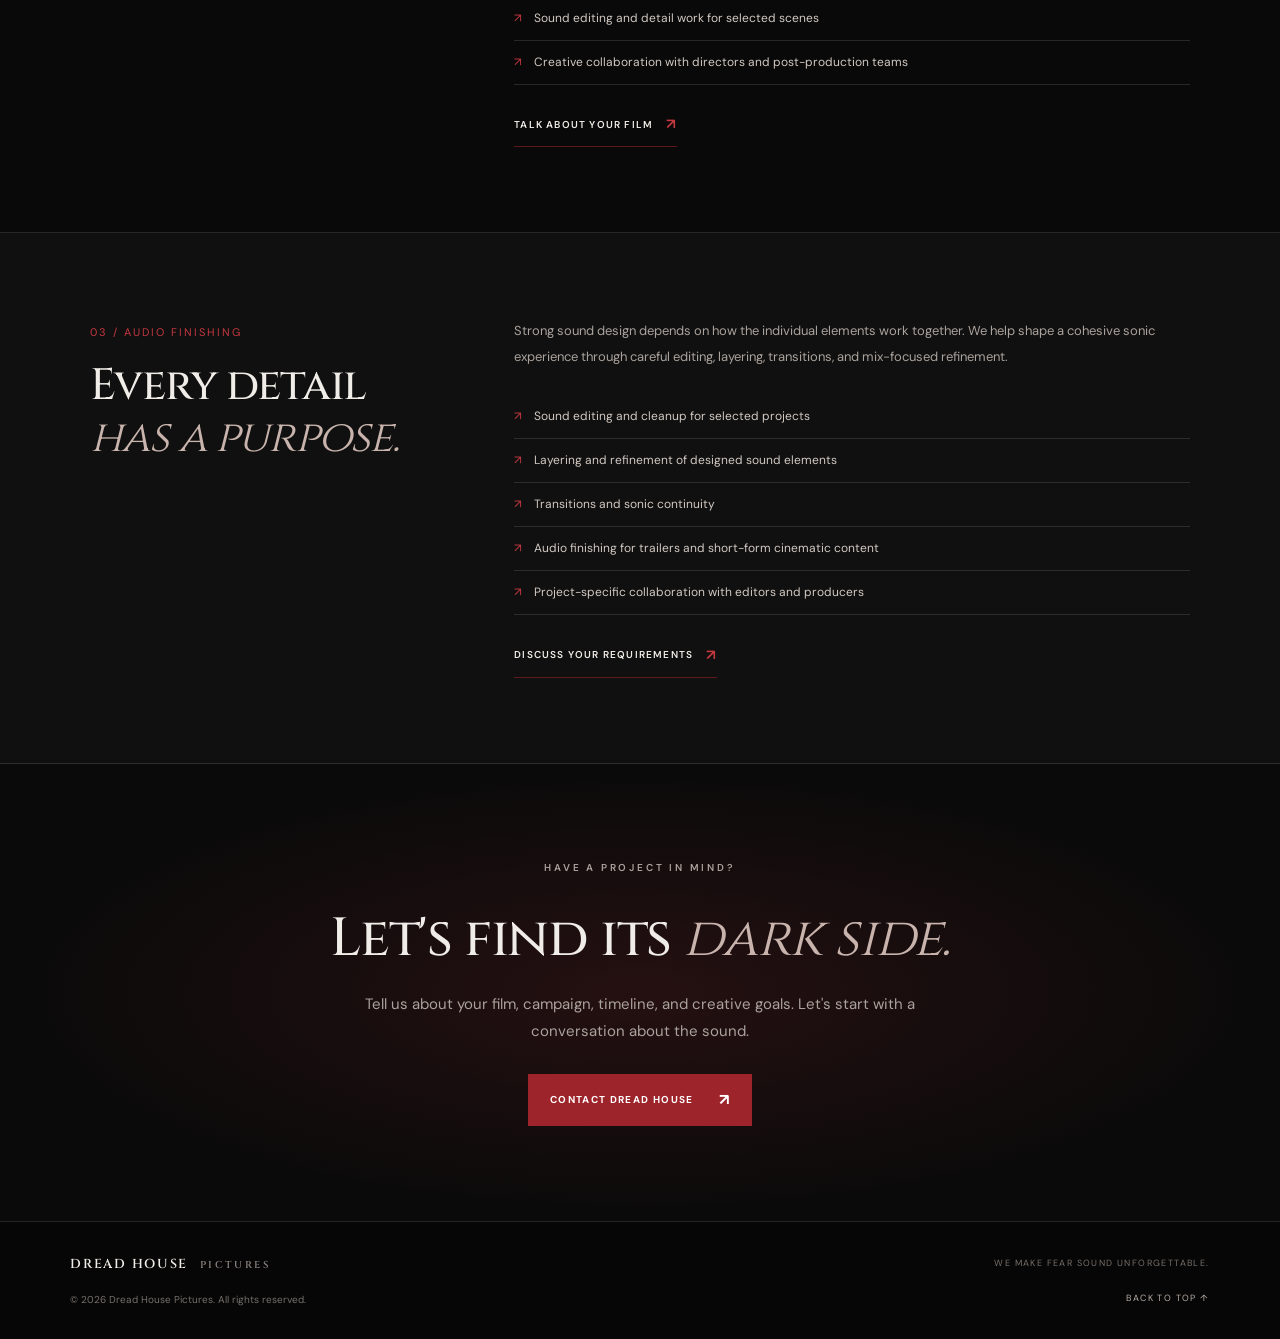
==== commit b6d59929: "Update services.html" ====
--- a/services.html
+++ b/services.html
@@ -39,7 +39,7 @@
   </header>
 
   <main>
-    <section class="page-hero">
+    <section class="page-hero" style="background-image: linear-gradient(180deg, rgba(9, 9, 9, 0.7) 0%, rgba(9, 9, 9, 0.9) 100%), url('servicesbackground.jpg'); background-size: cover; background-position: center;">
       <p class="eyebrow"><span class="eyebrow-line"></span> WHAT WE BRING TO THE FRAME</p>
       <h1>SOUND THAT STAYS<br><em>WITH YOU.</em></h1>
       <p>
